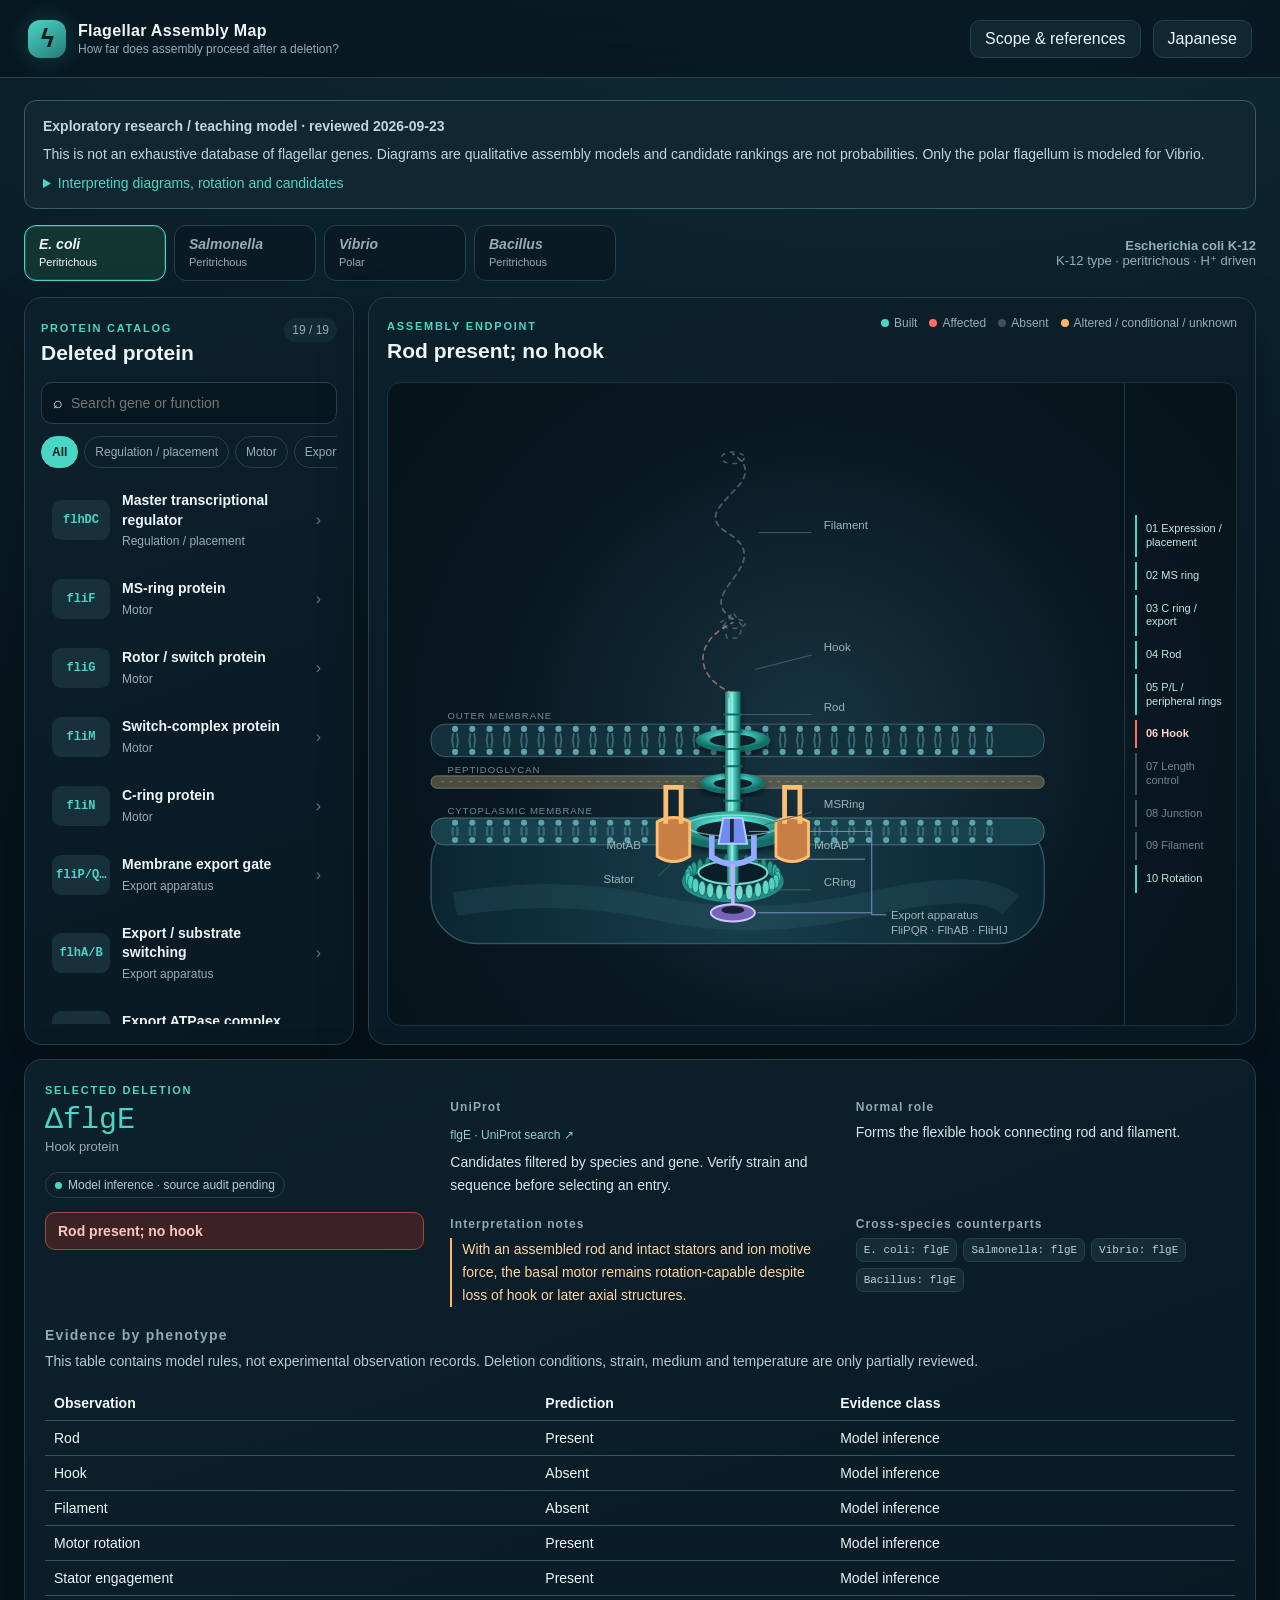
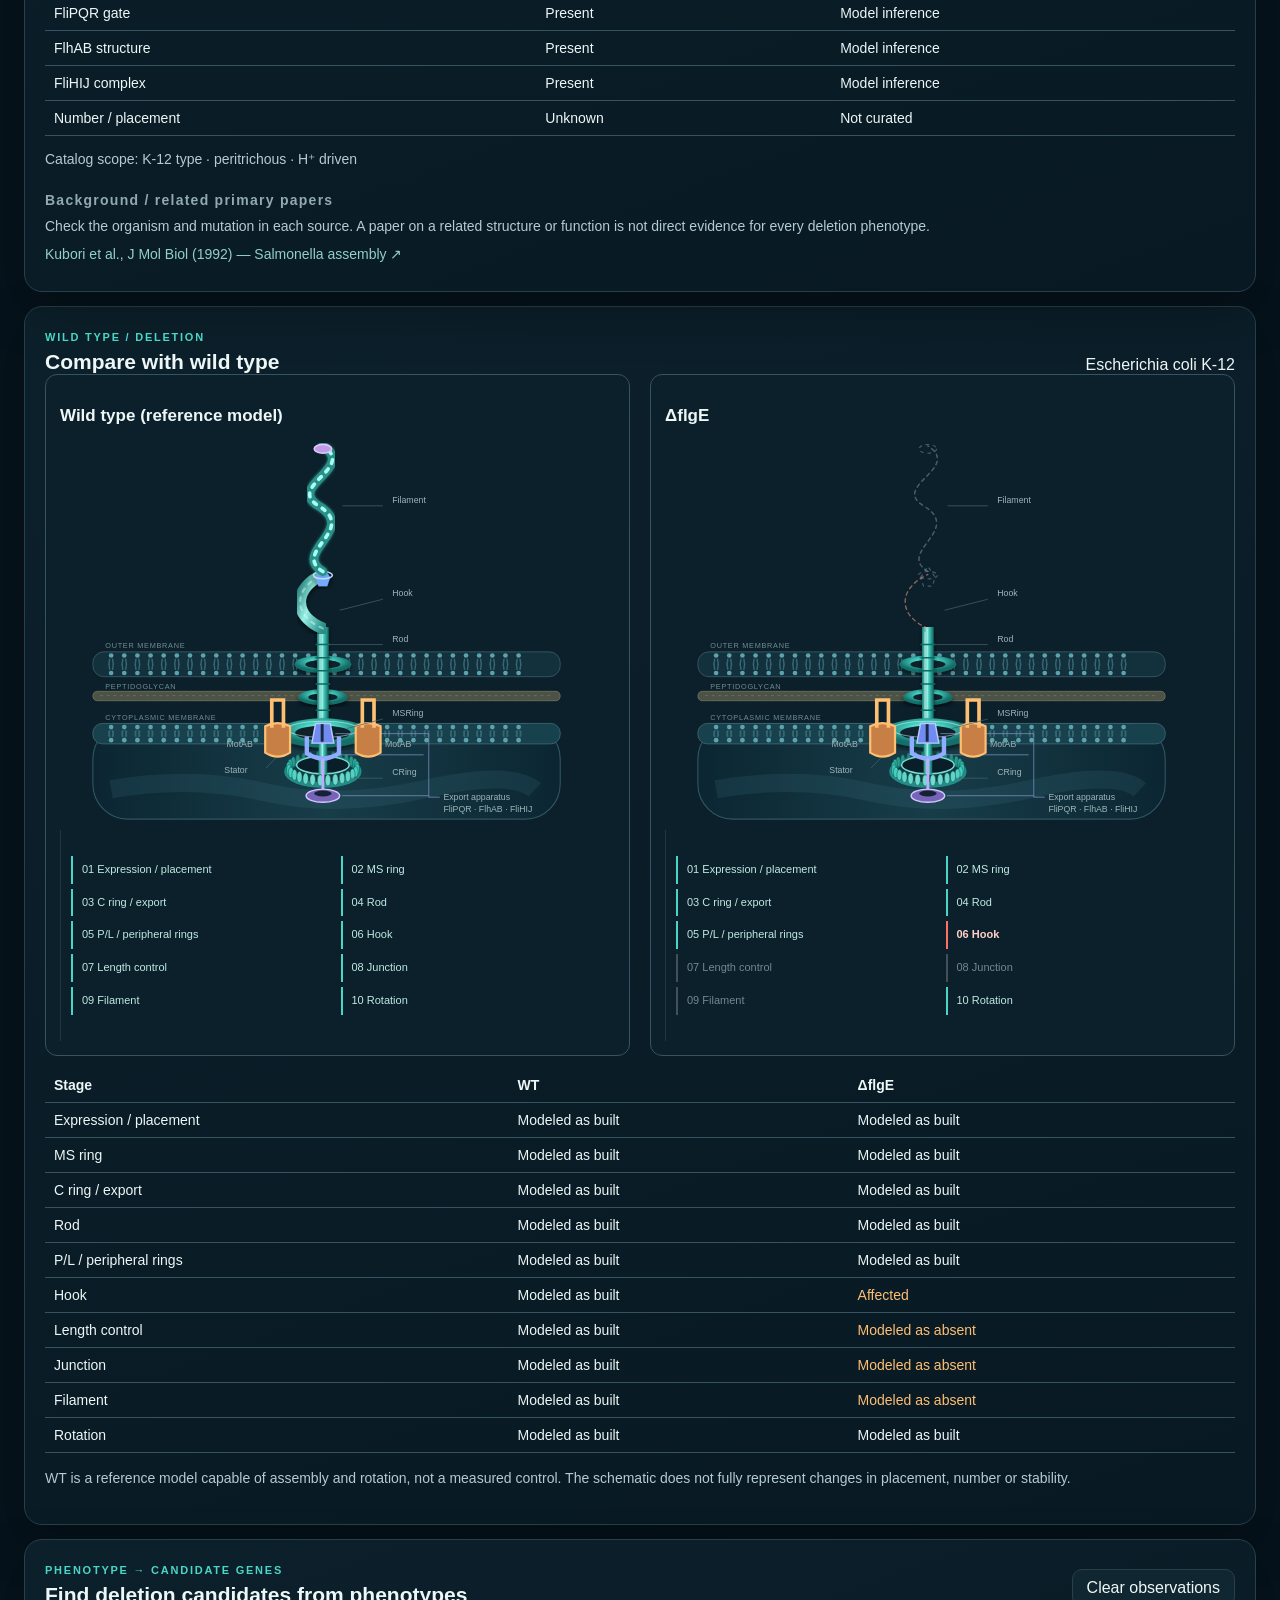
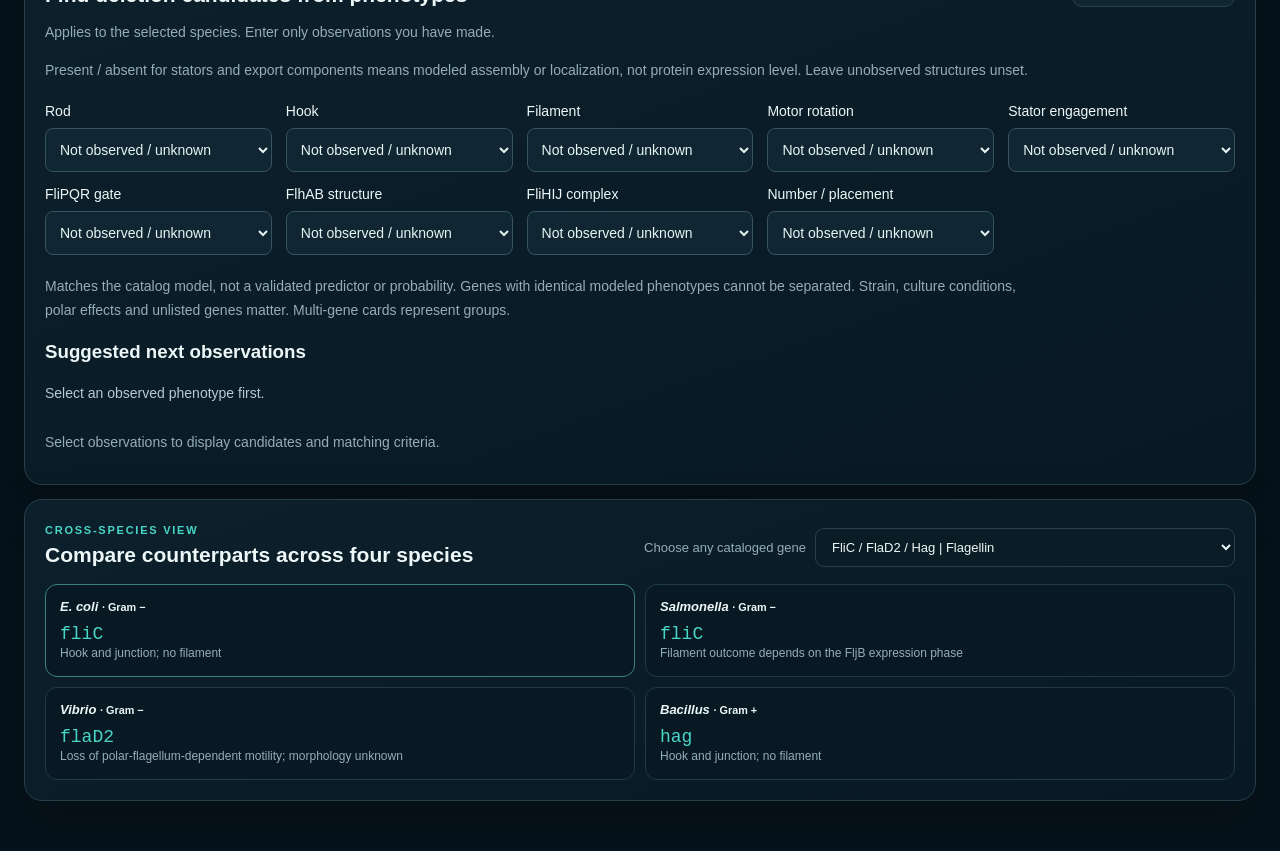
==== index.html @ c2df30c0 "Add files via upload" ====
<!doctype html>
<html lang="en">
<head>
  <meta charset="utf-8">
  <meta name="viewport" content="width=device-width, initial-scale=1">
  <meta name="description" content="Explore flagellar assembly, deletion phenotypes, wild-type comparisons and evidence across four bacterial species.">
  <meta name="theme-color" content="#07151f">
  <title>Flagellar Assembly Map</title>
  <link rel="icon" type="image/svg+xml" href="data:image/svg+xml,%3Csvg xmlns='http://www.w3.org/2000/svg' viewBox='0 0 64 64'%3E%3Crect width='64' height='64' rx='14' fill='%2307151f'/%3E%3Ccircle cx='25' cy='40' r='8' fill='none' stroke='%2347d7c5' stroke-width='5'/%3E%3Cpath d='M25 32V20c0-7 7-8 7-14M25 20c0-7-7-8-7-14' fill='none' stroke='%23ffb86b' stroke-width='4' stroke-linecap='round'/%3E%3C/svg%3E">
  <link rel="stylesheet" href="styles.css">
</head>
<body>
  <header class="topbar">
    <div class="brand">
      <span class="brand-mark" aria-hidden="true">ϟ</span>
      <div><strong>Flagellar Assembly Map</strong><span>欠損で、どこまで組み上がるか</span></div>
    </div>
    <button class="method-button" id="methodButton" type="button">判定基準・文献</button>
  </header>

  <main>
    <aside id="auditNotice" class="review-notice" aria-label="Scope"></aside>
    <section class="species-strip" aria-label="菌種を選択">
      <div class="species-tabs" id="speciesTabs"></div>
      <div class="strain-note" id="strainNote"></div>
    </section>

    <section class="workspace">
      <aside class="catalog-panel">
        <div class="catalog-head">
          <div>
            <span class="eyebrow">PROTEIN CATALOG</span>
            <h1>欠損タンパク質</h1>
          </div>
          <span class="count" id="resultCount"></span>
        </div>
        <label class="search-box">
          <span aria-hidden="true">⌕</span>
          <input id="proteinSearch" type="search" placeholder="遺伝子名・機能で検索" autocomplete="off">
        </label>
        <div class="filter-row" id="filterRow" aria-label="分類で絞り込み"></div>
        <div class="protein-list" id="proteinList" aria-label="タンパク質一覧"></div>
      </aside>

      <section class="visual-panel">
        <div class="visual-head">
          <div>
            <span class="eyebrow">ASSEMBLY ENDPOINT</span>
            <h2 id="endpointTitle">—</h2>
          </div>
          <div class="legend" aria-label="凡例">
            <span><i class="dot built"></i>構築される</span>
            <span><i class="dot affected"></i>欠損の影響点</span>
            <span><i class="dot absent"></i>形成されない</span>
            <span><i class="dot warn"></i><span id="uncertainLegend"></span></span>
          </div>
        </div>
        <div class="diagram-wrap">
          <svg id="flagellumDiagram" viewBox="0 0 760 530" role="img" aria-labelledby="diagramTitle diagramDesc">
            <title id="diagramTitle">べん毛構築停止段階</title>
            <desc id="diagramDesc">選択したタンパク質を欠損したときに構築される部分と形成されない部分を示す模式図</desc>
          </svg>
          <div class="stage-rail" id="stageRail" aria-label="構築段階"></div>
        </div>
      </section>

      <aside class="detail-panel" id="detailPanel" aria-live="polite"></aside>
    </section>

    <section class="compare-section"><div class="compare-head"><div><span class="eyebrow">WILD TYPE / DELETION</span><h2>野生型との並列比較</h2></div><span id="comparisonSpecies"></span></div><div class="wt-grid"><article><h3>野生型（基準モデル）</h3><svg id="wildtypeDiagram" viewBox="0 0 760 530" role="img"></svg><div id="wildtypeRail" class="stage-rail"></div></article><article><h3 id="mutantHeading"></h3><svg id="mutantDiagram" viewBox="0 0 760 530" role="img"></svg><div id="mutantRail" class="stage-rail"></div></article></div><div id="wildtypeDifferences" class="table-scroll"></div></section>
    <section class="compare-section phenotype-section">
      <div class="compare-head"><div><span class="eyebrow">PHENOTYPE → CANDIDATE GENES</span><h2>表現型から欠損候補を絞り込む</h2></div><button type="button" class="method-button" id="resetPhenotype">条件をクリア</button></div>
      <p>上で選択した菌種が対象です。観察できた項目だけを選んでください。</p>
      <p id="structuralObservationNote">固定子・輸送装置の「あり／なし」は模式図での組立・局在を示します。細胞内のタンパク質発現量とは異なります。観察できていなければ未観察のままにしてください。</p>
      <div id="phenotypeControls" class="phenotype-controls"></div>
      <p class="prediction-note">収載された構築モデルとの照合であり、検証済みの予測器・確率ではありません。同じ表現型を示す遺伝子は区別できず、株・培養条件・極性効果・未収載遺伝子も影響します。複数遺伝子のカードは群単位の候補です。</p>
      <h3>追加観察の提案</h3><div id="nextObservations"></div>
      <div id="phenotypeResults" class="phenotype-results" aria-live="polite"></div>
    </section>

    <section class="compare-section">
      <div class="compare-head">
        <div><span class="eyebrow">CROSS-SPECIES VIEW</span><h2>4菌種で対応関係を比較</h2></div>
        <div class="compare-control">
          <label for="compareGene">全収載遺伝子から比較</label>
          <select id="compareGene"></select>
        </div>
      </div>
      <div class="compare-grid" id="compareGrid"></div>
    </section>
  </main>

  <dialog id="methodDialog">
    <form method="dialog" class="dialog-card">
      <button class="close-button" aria-label="閉じる">×</button>
      <span class="eyebrow">SCOPE & EVIDENCE</span>
      <h2>判定基準と注意点</h2>
      <p>モデル予測と原著の実験結果を区別します。文献リンクは登録情報であり、各欠損の直接証拠を保証しません。</p><ul><li>原著の株・実験条件・図番号が未確認の項目は未照合と表示します。</li><li>追加観察は矛盾のない候補を対象に、既知の予測が異なる組合せ数で順位付けします。未知の結果は候補除外に使いません。</li><li>株、培地、発現量、極性効果で表現型が変わる場合があります。</li></ul>
      <button class="primary-button">閉じる</button>
    </form>
  </dialog>
  <script src="locale.js"></script><script src="research.js"></script><script src="audit.js"></script><script src="components.js"></script><script src="app.js"></script>
</body>
</html>
---- styles.css ----
:root{
  color-scheme:dark;--bg:#06131c;--panel:#0b1c27;--panel2:#0e2430;--line:#27404b;
  --text:#eef7f7;--muted:#94aeb5;--cyan:#49d6c7;--cyan2:#2aa99f;--amber:#ffb766;
  --red:#ff6f66;--ghost:#40515a;--blue:#72a7ff;--radius:18px;
  font-family:Inter,ui-sans-serif,-apple-system,BlinkMacSystemFont,"Segoe UI","Noto Sans JP",sans-serif
}
*{box-sizing:border-box}body{margin:0;background:radial-gradient(circle at 70% -20%,#123948 0,transparent 38%),var(--bg);color:var(--text);min-height:100vh}
button,input,select{font:inherit}.topbar{height:74px;border-bottom:1px solid var(--line);display:flex;align-items:center;justify-content:space-between;padding:0 28px;background:#071720df;backdrop-filter:blur(16px);position:sticky;top:0;z-index:10}
.brand{display:flex;align-items:center;gap:12px}.brand-mark{display:grid;place-items:center;width:38px;height:38px;border-radius:12px;background:linear-gradient(145deg,var(--cyan),#267b75);color:#03201f;font-size:24px;font-weight:900;box-shadow:0 0 24px #49d6c733}.brand div{display:flex;flex-direction:column}.brand strong{font-size:16px;letter-spacing:.02em}.brand span:last-child{font-size:12px;color:var(--muted);margin-top:2px}.method-button,.primary-button{border:1px solid var(--line);background:#102731;color:var(--text);border-radius:10px;padding:9px 14px;cursor:pointer}.method-button:hover,.primary-button:hover{border-color:var(--cyan)}
main{max-width:1600px;margin:auto;padding:22px 24px 48px}.species-strip{display:flex;align-items:center;justify-content:space-between;gap:16px;margin-bottom:16px}.species-tabs{display:flex;gap:8px;flex-wrap:wrap}.species-tab{border:1px solid var(--line);color:var(--muted);background:#091a24;padding:10px 14px;border-radius:12px;cursor:pointer;text-align:left;min-width:142px}.species-tab strong{display:block;color:inherit;font-size:14px}.species-tab small{font-size:11px}.species-tab.active{background:#123532;border-color:var(--cyan);color:var(--text);box-shadow:inset 0 0 0 1px #49d6c733}.strain-note{font-size:13px;color:var(--muted);text-align:right}
.workspace{display:grid;grid-template-columns:340px minmax(500px,1fr) 340px;gap:14px;align-items:stretch}.catalog-panel,.visual-panel,.detail-panel,.compare-section{background:linear-gradient(160deg,#0c202b,#081923);border:1px solid var(--line);border-radius:var(--radius);box-shadow:0 20px 50px #0004}.catalog-panel{height:748px;display:flex;flex-direction:column;padding:20px 16px;overflow:hidden}.catalog-head,.visual-head,.compare-head{display:flex;align-items:flex-start;justify-content:space-between;gap:12px}.catalog-head,.search-box,.filter-row{flex:0 0 auto}.eyebrow{font-size:11px;letter-spacing:.16em;color:var(--cyan);font-weight:800}.catalog-head h1,.visual-head h2,.compare-head h2{margin:5px 0 0;font-size:21px}.count{font-size:12px;color:var(--muted);background:#122b36;padding:5px 8px;border-radius:999px}.search-box{display:flex;align-items:center;gap:8px;border:1px solid var(--line);background:#071720;border-radius:11px;padding:0 11px;margin:17px 0 12px}.search-box:focus-within{border-color:var(--cyan)}.search-box input{width:100%;background:none;border:0;outline:0;color:var(--text);padding:12px 0;font-size:14px}.filter-row{display:flex;gap:6px;overflow-x:auto;overflow-y:hidden;min-height:43px;padding-bottom:11px}.filter-chip{white-space:nowrap;border:1px solid var(--line);background:transparent;color:var(--muted);border-radius:999px;padding:6px 10px;font-size:12px;cursor:pointer}.filter-chip.active{background:var(--cyan);border-color:var(--cyan);color:#04201e;font-weight:800}.protein-list{flex:1 1 auto;min-height:0;overflow-y:auto;overflow-x:hidden;padding-right:5px}.protein-card{width:100%;min-height:64px;border:1px solid transparent;background:transparent;color:var(--text);display:grid;grid-template-columns:58px 1fr auto;align-items:center;gap:12px;text-align:left;border-radius:13px;padding:11px 10px;cursor:pointer;margin-bottom:5px}.protein-card:hover{background:#112833}.protein-card.active{border-color:#3f8f89;background:linear-gradient(90deg,#143a38,#102b34)}.gene-badge{display:grid;place-items:center;min-height:40px;background:#17303b;border-radius:9px;font-family:ui-monospace,SFMono-Regular,Menlo,monospace;font-weight:800;color:var(--cyan);font-size:12px;padding:4px}.protein-card.active .gene-badge{background:var(--cyan);color:#05211f}.protein-name{font-size:14px;font-weight:650;line-height:1.4}.protein-stage{display:block;font-size:12px;color:var(--muted);margin-top:3px;line-height:1.35}.protein-arrow{color:#5f7880}
.visual-panel{height:748px;padding:18px;min-width:0}.visual-head{height:58px}.legend{display:flex;gap:12px;font-size:11px;color:var(--muted);flex-wrap:wrap;justify-content:flex-end}.legend span{display:flex;align-items:center;gap:5px}.dot{width:8px;height:8px;border-radius:50%;display:inline-block}.dot.built{background:var(--cyan)}.dot.affected{background:var(--red)}.dot.absent{background:var(--ghost)}.diagram-wrap{height:calc(100% - 58px);display:grid;grid-template-columns:minmax(0,1fr) 112px;gap:8px;background:radial-gradient(circle at 50% 55%,#173442 0,#081720 58%,#06131b 100%);border-radius:14px;border:1px solid #18323d;overflow:hidden}.diagram-wrap svg{width:100%;height:100%;overflow:visible}.stage-rail{border-left:1px solid #1d3843;padding:26px 10px;display:flex;flex-direction:column;justify-content:center;gap:5px}.stage-item{border-left:2px solid var(--ghost);padding:7px 0 7px 9px;font-size:11px;color:#718890;line-height:1.25}.stage-item.built{border-color:var(--cyan);color:#bfe9e4}.stage-item.affected{border-color:var(--red);color:#ffd0cb;font-weight:700}.stage-item.warn{border-color:var(--amber);color:#ffd9aa}.svg-label{font-size:12px;fill:#9db4ba}.component{transition:opacity .25s,filter .25s}.component.absent{opacity:.14;filter:saturate(.15)}.component.affected{filter:drop-shadow(0 0 7px #ff6f66);stroke:var(--red)!important}.component.warn{filter:drop-shadow(0 0 7px #ffb766);stroke:var(--amber)!important}.membrane-label{font-size:10px;fill:#718b94;letter-spacing:.1em}.molecular-surface{mix-blend-mode:screen}.rotor-spin{transform-box:fill-box;transform-origin:center;animation:rotor-ccw 1.25s linear infinite}.lipid-head{fill:#5da3af}.lipid-tail{stroke:#386572;stroke-width:2;stroke-linecap:round}.protein-highlight{fill:none;stroke:#dcffff;stroke-width:1.5;opacity:.5}@keyframes rotor-ccw{to{transform:rotate(-360deg)}}@media(prefers-reduced-motion:reduce){.rotor-spin{animation:none}}
.detail-panel{height:748px;padding:20px;overflow:auto}.detail-gene{font-family:ui-monospace,SFMono-Regular,Menlo,monospace;color:var(--cyan);font-size:30px;margin:5px 0 2px}.detail-name{font-size:13px;color:var(--muted);margin-bottom:18px}.endpoint-badge{border:1px solid #9d4a46;background:#3a2225;color:#ffc4bf;border-radius:10px;padding:10px 12px;font-weight:750;font-size:14px;margin:14px 0}.detail-panel h3{font-size:12px;color:#91aab1;letter-spacing:.09em;margin:20px 0 7px}.detail-panel p{font-size:14px;line-height:1.65;margin:0;color:#d8e6e8}.evidence{display:inline-flex;align-items:center;gap:6px;font-size:12px;color:#b9cbd0;border:1px solid var(--line);border-radius:999px;padding:5px 9px}.evidence i{width:7px;height:7px;border-radius:50%;background:var(--cyan)}.detail-source{display:block;color:#92cfc9;font-size:12px;line-height:1.45;margin:6px 0;text-decoration:none}.detail-source:hover{text-decoration:underline}.caution{border-left:2px solid var(--amber);padding-left:10px;color:#ffd4a3!important}.orthologs{display:flex;gap:6px;flex-wrap:wrap}.ortholog{font-family:ui-monospace,SFMono-Regular,Menlo,monospace;font-size:11px;background:#142c36;border:1px solid var(--line);border-radius:7px;padding:5px 7px;color:#bcd0d5}
.compare-section{margin-top:14px;padding:20px}.compare-head{align-items:end}.compare-control{display:flex;align-items:center;gap:9px;color:var(--muted);font-size:13px}.compare-control select{width:min(420px,52vw);background:#0a1c25;border:1px solid var(--line);color:var(--text);padding:10px 36px 10px 12px;border-radius:9px}.compare-grid{display:grid;grid-template-columns:repeat(4,1fr);gap:10px;margin-top:17px}.compare-card{background:#081923;border:1px solid #203b46;border-radius:12px;padding:14px}.compare-card.active-species{border-color:#3d817c}.compare-card h3{font-size:13px;margin:0 0 10px}.compare-card .compare-gene{font-family:ui-monospace,SFMono-Regular,Menlo,monospace;font-size:18px;color:var(--cyan)}.compare-card .mini-track{height:5px;background:#263943;border-radius:9px;margin:10px 0;overflow:hidden}.compare-card .mini-fill{height:100%;background:linear-gradient(90deg,var(--cyan2),var(--red));border-radius:9px}.compare-card p{font-size:12px;color:var(--muted);line-height:1.5;margin:0}.compare-missing{color:#60757d!important}
dialog{width:min(650px,calc(100% - 32px));border:1px solid var(--line);border-radius:18px;background:#0b202b;color:var(--text);padding:0;box-shadow:0 30px 90px #000b}dialog::backdrop{background:#001016c7;backdrop-filter:blur(5px)}.dialog-card{padding:26px;position:relative}.dialog-card h2{font-size:24px;margin:7px 0 14px}.dialog-card h3{font-size:14px;margin-top:22px}.dialog-card p,.dialog-card li{color:#c4d5d9;line-height:1.65;font-size:14px}.close-button{position:absolute;right:14px;top:12px;background:none;border:0;color:var(--muted);font-size:28px;cursor:pointer}.references{display:grid;gap:7px;margin-bottom:22px}.references a{color:#8ddbd2;text-decoration:none;font-size:13px}.references a:hover{text-decoration:underline}.primary-button{width:100%;background:var(--cyan);color:#03201e;border-color:var(--cyan);font-weight:800}
@media(max-width:1320px){.workspace{grid-template-columns:330px 1fr}.detail-panel{grid-column:1/-1;height:auto;min-height:300px;display:grid;grid-template-columns:1fr 1fr 1fr;gap:0 26px}.detail-main{grid-row:span 3}.compare-grid{grid-template-columns:repeat(2,1fr)}}
@media(max-width:760px){.topbar{padding:0 15px}.brand span:last-child{display:none}.method-button{font-size:12px;padding:8px}.species-strip{align-items:flex-start;flex-direction:column}.species-tabs{display:grid;grid-template-columns:1fr 1fr;width:100%}.species-tab{min-width:0}.strain-note{text-align:left}.workspace{display:block}.catalog-panel,.visual-panel,.detail-panel{height:auto;margin-bottom:12px}.catalog-panel{max-height:520px}.visual-panel{padding:14px}.visual-head{height:auto;display:block}.legend{justify-content:flex-start;margin:10px 0}.diagram-wrap{height:530px;grid-template-columns:1fr}.stage-rail{display:none}.detail-panel{display:block}.compare-head{display:block}.compare-control{margin-top:14px;align-items:flex-start;flex-direction:column}.compare-grid{grid-template-columns:1fr}main{padding:16px 12px 36px}}
:root{color-scheme:dark}
.phenotype-section>p{color:var(--muted);line-height:1.7;font-size:14px}.phenotype-controls{display:grid;grid-template-columns:repeat(5,minmax(0,1fr));gap:14px;margin:20px 0}.phenotype-controls label{display:flex;flex-direction:column;gap:9px;font-size:14px}.phenotype-controls select{width:100%;min-height:44px;background:#102632;color:#e6f5f4;border:1px solid #36535f;border-radius:8px;padding:10px;font:inherit}.phenotype-results{max-height:450px;overflow:auto;display:grid;gap:10px}.phenotype-results>p{font-size:14px;color:var(--muted)}.prediction-card{text-align:left;display:grid;grid-template-columns:minmax(120px,1fr) 2fr;gap:8px;padding:16px;border:1px solid #36535f;border-radius:10px;background:#102632;color:#e6f5f4;font:inherit;cursor:pointer}.prediction-card:hover,.prediction-card:focus-visible{border-color:#47d7c5}.prediction-card small{grid-column:1/-1;font-size:14px;line-height:1.5;color:#b4cbd1}.prediction-card span{font-size:14px}.uniprot-links{display:flex;flex-wrap:wrap;gap:8px 14px}.prediction-note{max-width:1000px}@media(max-width:900px){.phenotype-controls{grid-template-columns:repeat(2,minmax(0,1fr))}}@media(max-width:520px){.phenotype-controls,.prediction-card{grid-template-columns:1fr}.prediction-card span{grid-column:1}}
.topbar{flex-wrap:wrap;gap:12px}.brand{flex:1}.wt-grid{display:grid;grid-template-columns:repeat(2,minmax(0,1fr));gap:20px}.wt-grid article{min-width:0;background:#0b202a;border:1px solid #36535f;border-radius:12px;padding:14px}.wt-grid svg{display:block;width:100%;height:auto}.wt-grid h3{font-size:17px}.wt-grid .stage-rail{display:grid;grid-template-columns:repeat(2,minmax(0,1fr));width:auto}.table-scroll,.evidence-scroll{overflow-x:auto}table{width:100%;border-collapse:collapse;font-size:14px;margin:12px 0}th,td{text-align:left;padding:9px;border-bottom:1px solid #36535f;vertical-align:top}.difference td:last-child{color:#ffbf73}.table-scroll p,.evidence-audit p,#nextObservations p{font-size:14px;line-height:1.7;color:#b4cbd1}.evidence-audit small{display:block;color:#a0b6bf;font-size:12px}.next-card{border:1px solid #36535f;background:#102632;border-radius:10px;padding:16px;margin:12px 0}.next-card h3{margin:0}.next-card button{font:inherit;font-size:14px;background:#183c49;color:#dbf7f3;border:1px solid #3a6a73;border-radius:7px;padding:9px 13px;margin:6px 8px 8px 0;cursor:pointer}.next-card details{font-size:14px;color:#b4cbd1}.next-card summary{cursor:pointer}.detail-panel{min-width:0}.detail-panel .evidence-audit{max-width:100%}@media(max-width:760px){.wt-grid{grid-template-columns:1fr}}
.topbar{height:auto;min-height:78px;padding-top:12px;padding-bottom:12px}.evidence-audit h3{font-size:14px}.evidence-audit .detail-source{font-size:14px}@media(max-width:1320px){.detail-panel .evidence-audit{grid-column:1/-1}}
.review-notice{border:1px solid #385d66;border-radius:12px;padding:14px 18px;margin-bottom:16px;background:#102630;color:#c1d6dc;font-size:14px;line-height:1.6}.review-notice p{margin:6px 0}.review-notice summary{cursor:pointer;color:var(--cyan)}.dot.warn{background:var(--amber)}button:focus-visible,select:focus-visible,input:focus-visible,summary:focus-visible{outline:2px solid var(--cyan);outline-offset:3px}
.visual-panel{display:flex;flex-direction:column}.visual-head{height:auto;flex:0 0 auto;min-height:58px;margin-bottom:8px}.diagram-wrap{height:auto;flex:1 1 auto;min-height:0}.legend{font-size:12px}.review-notice{flex-shrink:0}@media(max-width:760px){.diagram-wrap{height:530px;flex:none}.visual-head{min-height:0}}
.component.absent,.component.deleted,.component.affected{opacity:.55;filter:none!important}.component.absent :is(path,ellipse,circle,line,rect),.component.deleted :is(path,ellipse,circle,line,rect),.component.affected :is(path,ellipse,circle,line,rect),path.component.absent{fill:none!important;stroke:#738d99!important;stroke-width:1.6!important;stroke-dasharray:5 5!important;filter:none!important}.component.deleted :is(path,ellipse,circle,line,rect),.component.affected :is(path,ellipse,circle,line,rect){stroke:#ff9a92!important}.component.deleted{opacity:.8}
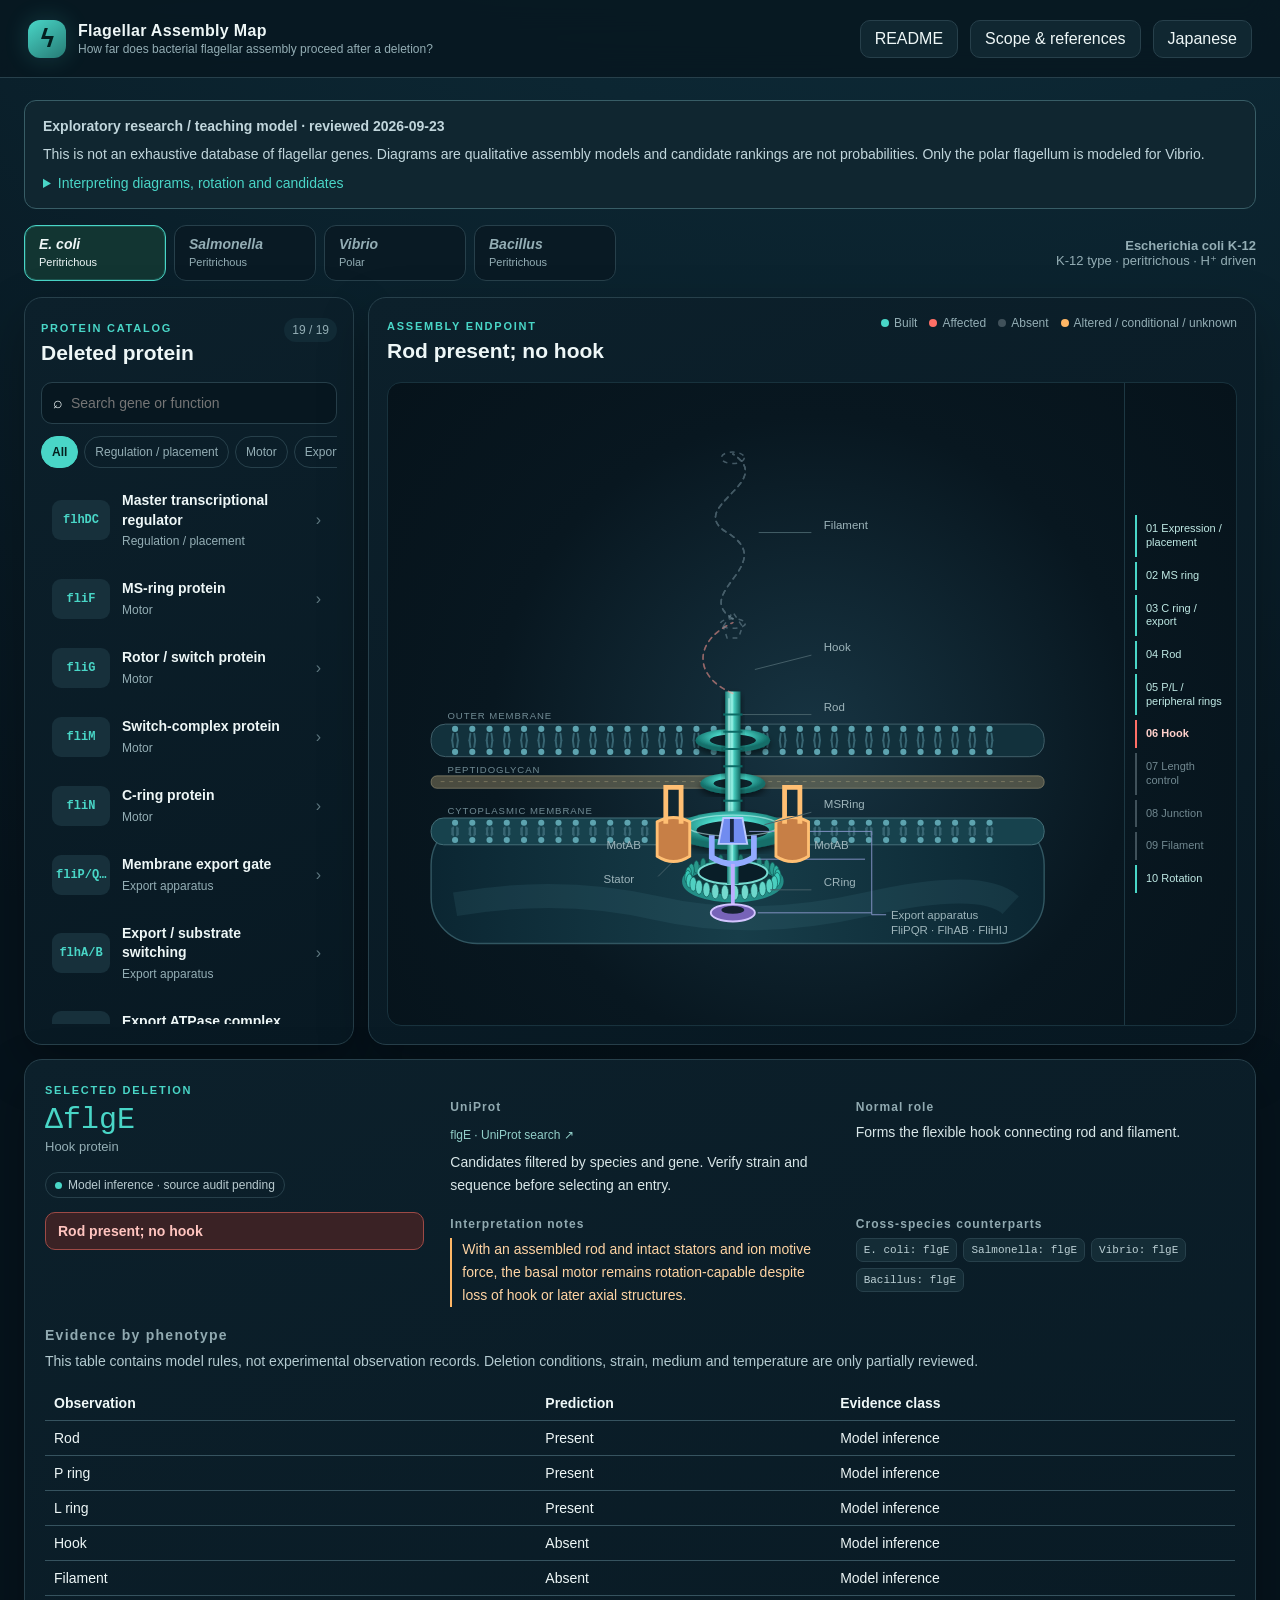
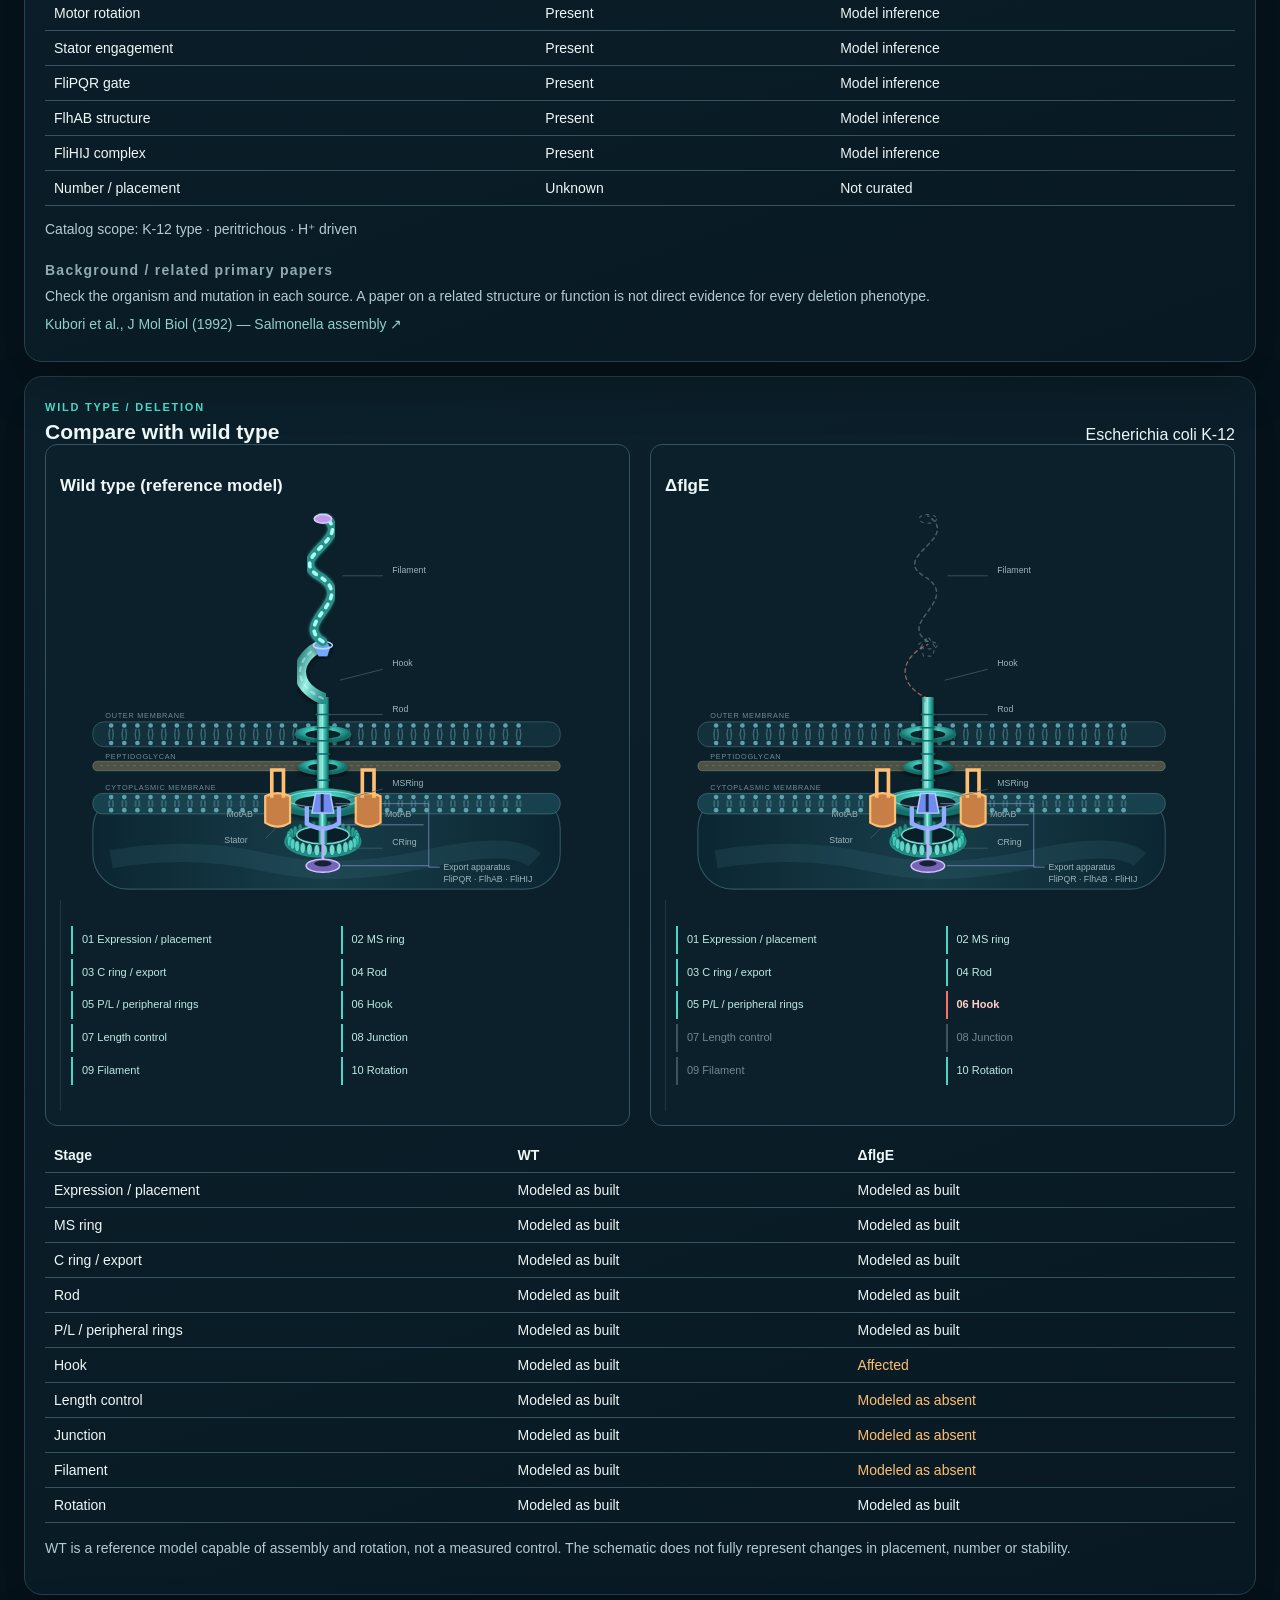
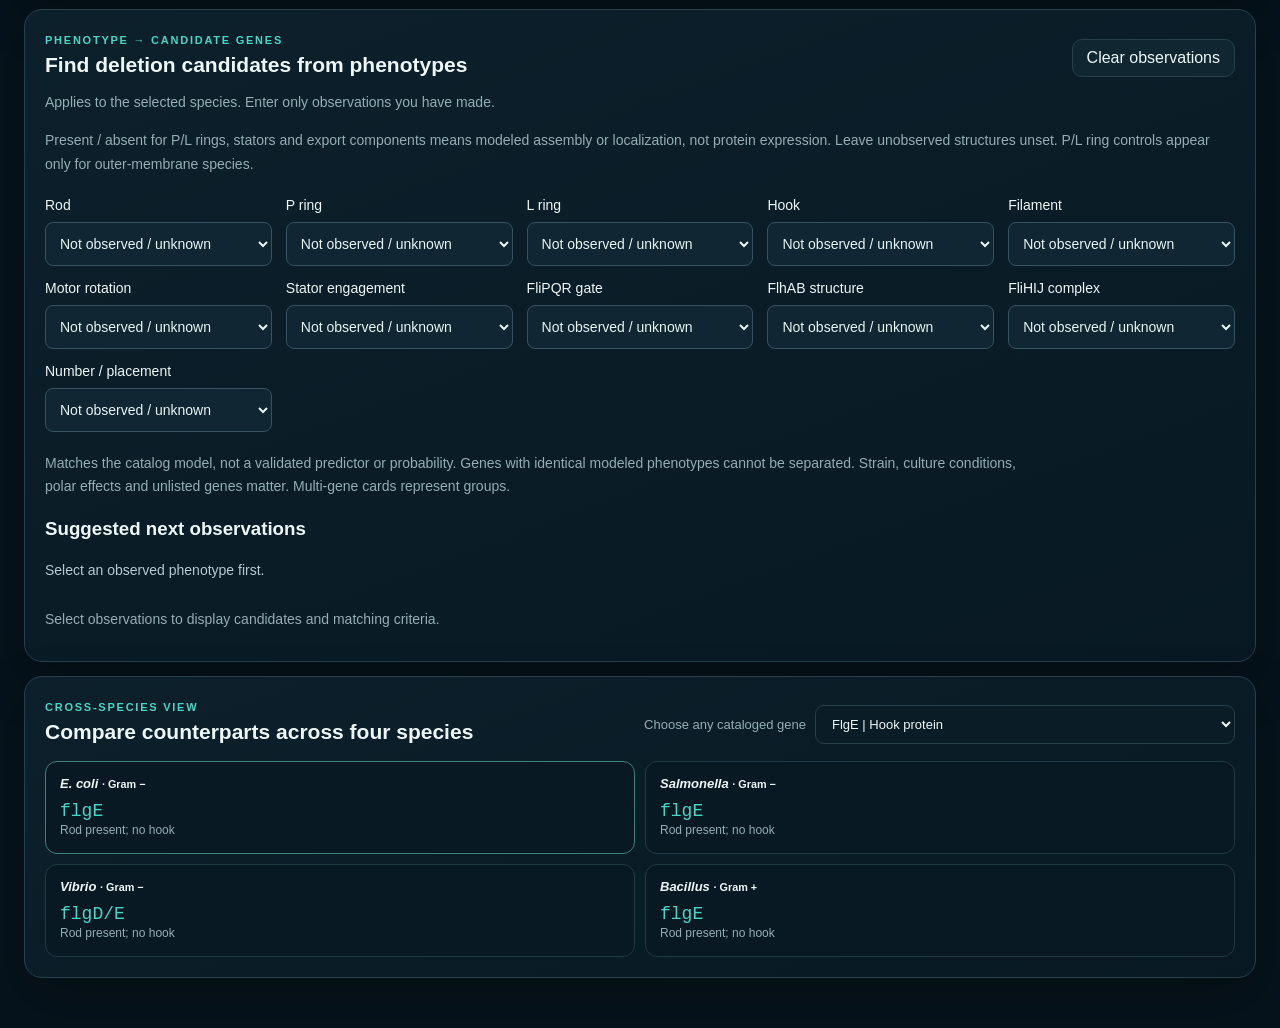
==== commit 11ae3245: "Add files via upload" ====
--- a/index.html
+++ b/index.html
@@ -5,7 +5,7 @@
   <meta name="viewport" content="width=device-width, initial-scale=1">
   <meta name="description" content="Explore flagellar assembly, deletion phenotypes, wild-type comparisons and evidence across four bacterial species.">
   <meta name="theme-color" content="#07151f">
-  <title>Flagellar Assembly Map</title>
+  <title>Flagellar Assembly Map — Bacterial Flagellar Assembly</title>
   <link rel="icon" type="image/svg+xml" href="data:image/svg+xml,%3Csvg xmlns='http://www.w3.org/2000/svg' viewBox='0 0 64 64'%3E%3Crect width='64' height='64' rx='14' fill='%2307151f'/%3E%3Ccircle cx='25' cy='40' r='8' fill='none' stroke='%2347d7c5' stroke-width='5'/%3E%3Cpath d='M25 32V20c0-7 7-8 7-14M25 20c0-7-7-8-7-14' fill='none' stroke='%23ffb86b' stroke-width='4' stroke-linecap='round'/%3E%3C/svg%3E">
   <link rel="stylesheet" href="styles.css">
 </head>
@@ -13,8 +13,9 @@
   <header class="topbar">
     <div class="brand">
       <span class="brand-mark" aria-hidden="true">ϟ</span>
-      <div><strong>Flagellar Assembly Map</strong><span>欠損で、どこまで組み上がるか</span></div>
+      <div><strong>Flagellar Assembly Map</strong><span>バクテリアべん毛は、欠損でどこまで組み上がるか</span></div>
     </div>
+    <a class="method-button readme-link" href="README.md" target="_blank" rel="noopener noreferrer">README</a>
     <button class="method-button" id="methodButton" type="button">判定基準・文献</button>
   </header>
 
@@ -57,8 +58,8 @@
         </div>
         <div class="diagram-wrap">
           <svg id="flagellumDiagram" viewBox="0 0 760 530" role="img" aria-labelledby="diagramTitle diagramDesc">
-            <title id="diagramTitle">べん毛構築停止段階</title>
-            <desc id="diagramDesc">選択したタンパク質を欠損したときに構築される部分と形成されない部分を示す模式図</desc>
+            <title id="diagramTitle">バクテリアべん毛の構築停止段階</title>
+            <desc id="diagramDesc">バクテリアべん毛のタンパク質を欠損したときに構築される部分と形成されない部分を示す模式図</desc>
           </svg>
           <div class="stage-rail" id="stageRail" aria-label="構築段階"></div>
         </div>
@@ -71,7 +72,7 @@
     <section class="compare-section phenotype-section">
       <div class="compare-head"><div><span class="eyebrow">PHENOTYPE → CANDIDATE GENES</span><h2>表現型から欠損候補を絞り込む</h2></div><button type="button" class="method-button" id="resetPhenotype">条件をクリア</button></div>
       <p>上で選択した菌種が対象です。観察できた項目だけを選んでください。</p>
-      <p id="structuralObservationNote">固定子・輸送装置の「あり／なし」は模式図での組立・局在を示します。細胞内のタンパク質発現量とは異なります。観察できていなければ未観察のままにしてください。</p>
+      <p id="structuralObservationNote">P/Lリング・固定子・輸送装置の「あり／なし」は模式図での組立・局在を示します。細胞内のタンパク質発現量とは異なります。観察できていなければ未観察のままにしてください。P/Lリングは外膜を持つ菌種のみ表示します。</p>
       <div id="phenotypeControls" class="phenotype-controls"></div>
       <p class="prediction-note">収載された構築モデルとの照合であり、検証済みの予測器・確率ではありません。同じ表現型を示す遺伝子は区別できず、株・培養条件・極性効果・未収載遺伝子も影響します。複数遺伝子のカードは群単位の候補です。</p>
       <h3>追加観察の提案</h3><div id="nextObservations"></div>
--- a/styles.css
+++ b/styles.css
@@ -22,3 +22,4 @@
 .review-notice{border:1px solid #385d66;border-radius:12px;padding:14px 18px;margin-bottom:16px;background:#102630;color:#c1d6dc;font-size:14px;line-height:1.6}.review-notice p{margin:6px 0}.review-notice summary{cursor:pointer;color:var(--cyan)}.dot.warn{background:var(--amber)}button:focus-visible,select:focus-visible,input:focus-visible,summary:focus-visible{outline:2px solid var(--cyan);outline-offset:3px}
 .visual-panel{display:flex;flex-direction:column}.visual-head{height:auto;flex:0 0 auto;min-height:58px;margin-bottom:8px}.diagram-wrap{height:auto;flex:1 1 auto;min-height:0}.legend{font-size:12px}.review-notice{flex-shrink:0}@media(max-width:760px){.diagram-wrap{height:530px;flex:none}.visual-head{min-height:0}}
 .component.absent,.component.deleted,.component.affected{opacity:.55;filter:none!important}.component.absent :is(path,ellipse,circle,line,rect),.component.deleted :is(path,ellipse,circle,line,rect),.component.affected :is(path,ellipse,circle,line,rect),path.component.absent{fill:none!important;stroke:#738d99!important;stroke-width:1.6!important;stroke-dasharray:5 5!important;filter:none!important}.component.deleted :is(path,ellipse,circle,line,rect),.component.affected :is(path,ellipse,circle,line,rect){stroke:#ff9a92!important}.component.deleted{opacity:.8}
+.readme-link{display:inline-flex;align-items:center;text-decoration:none;white-space:nowrap}.readme-link:hover{text-decoration:underline}.readme-link:focus-visible{outline:2px solid var(--cyan);outline-offset:3px}
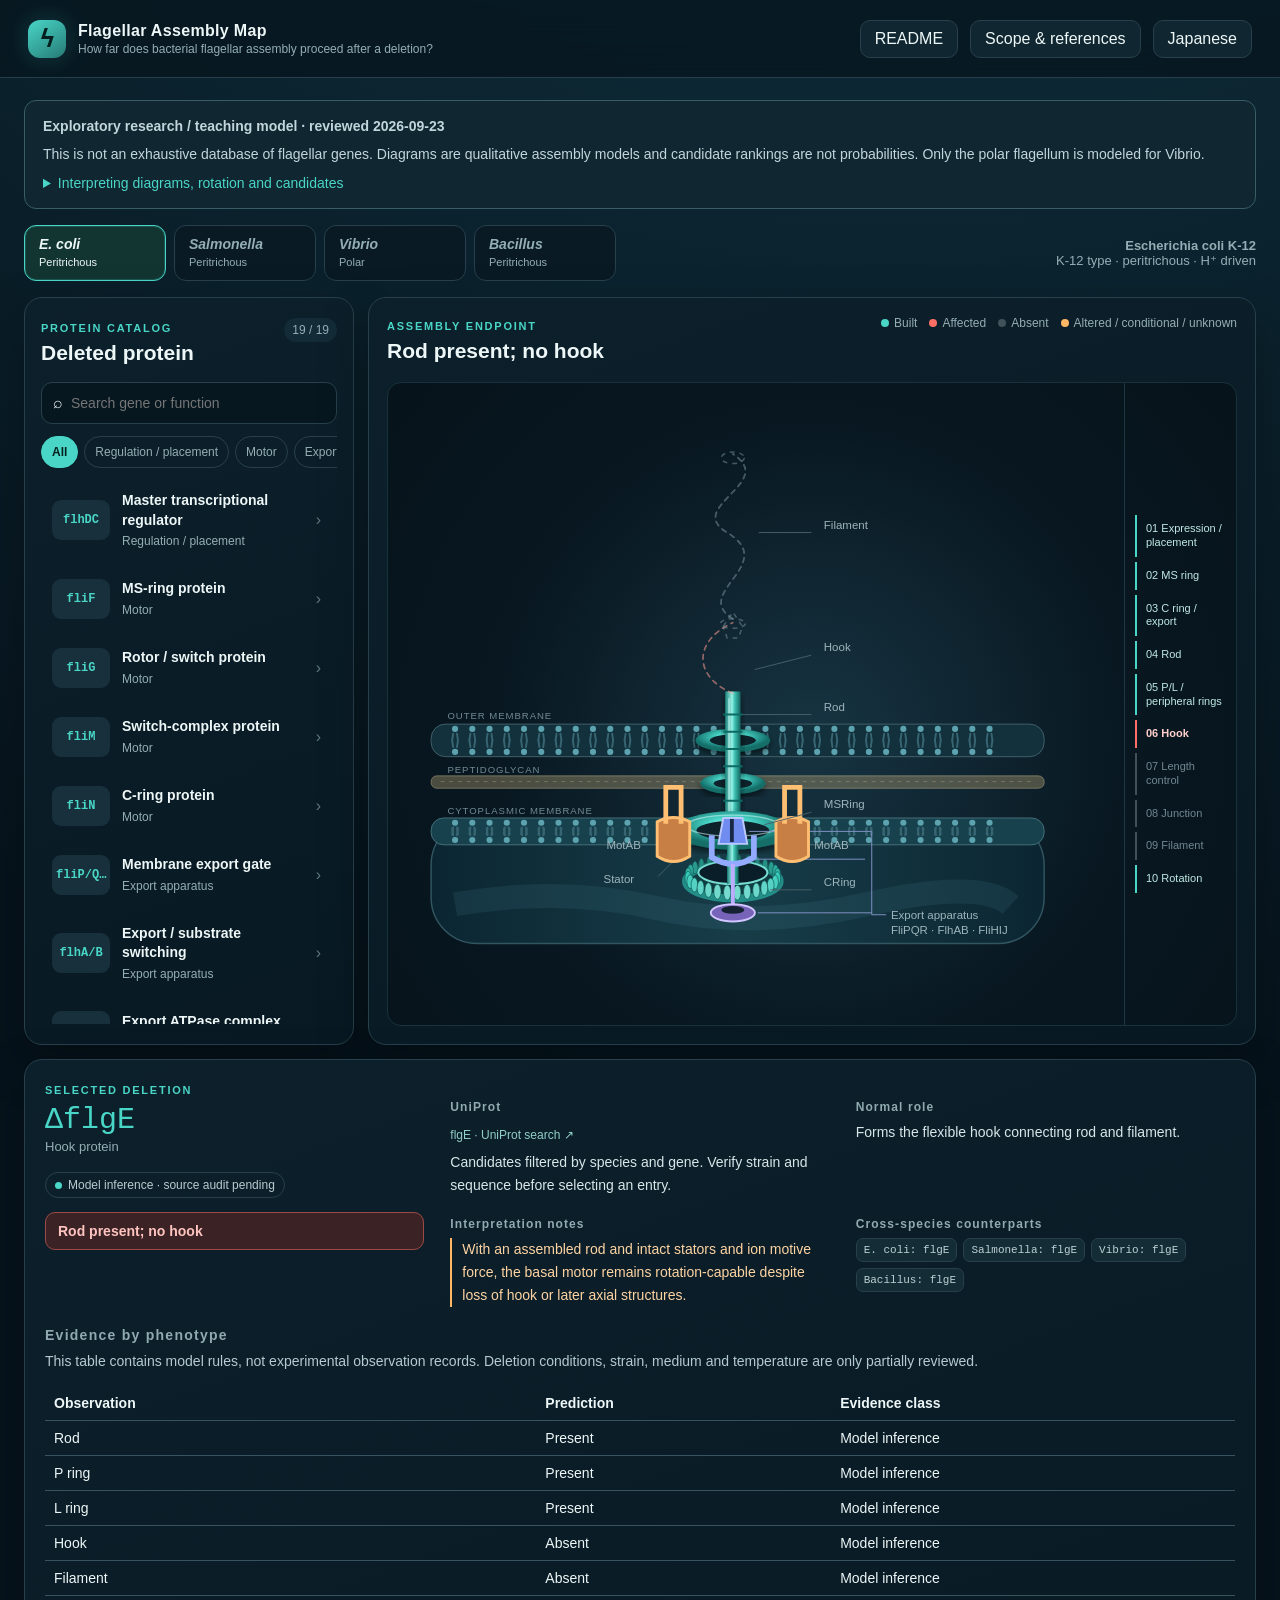
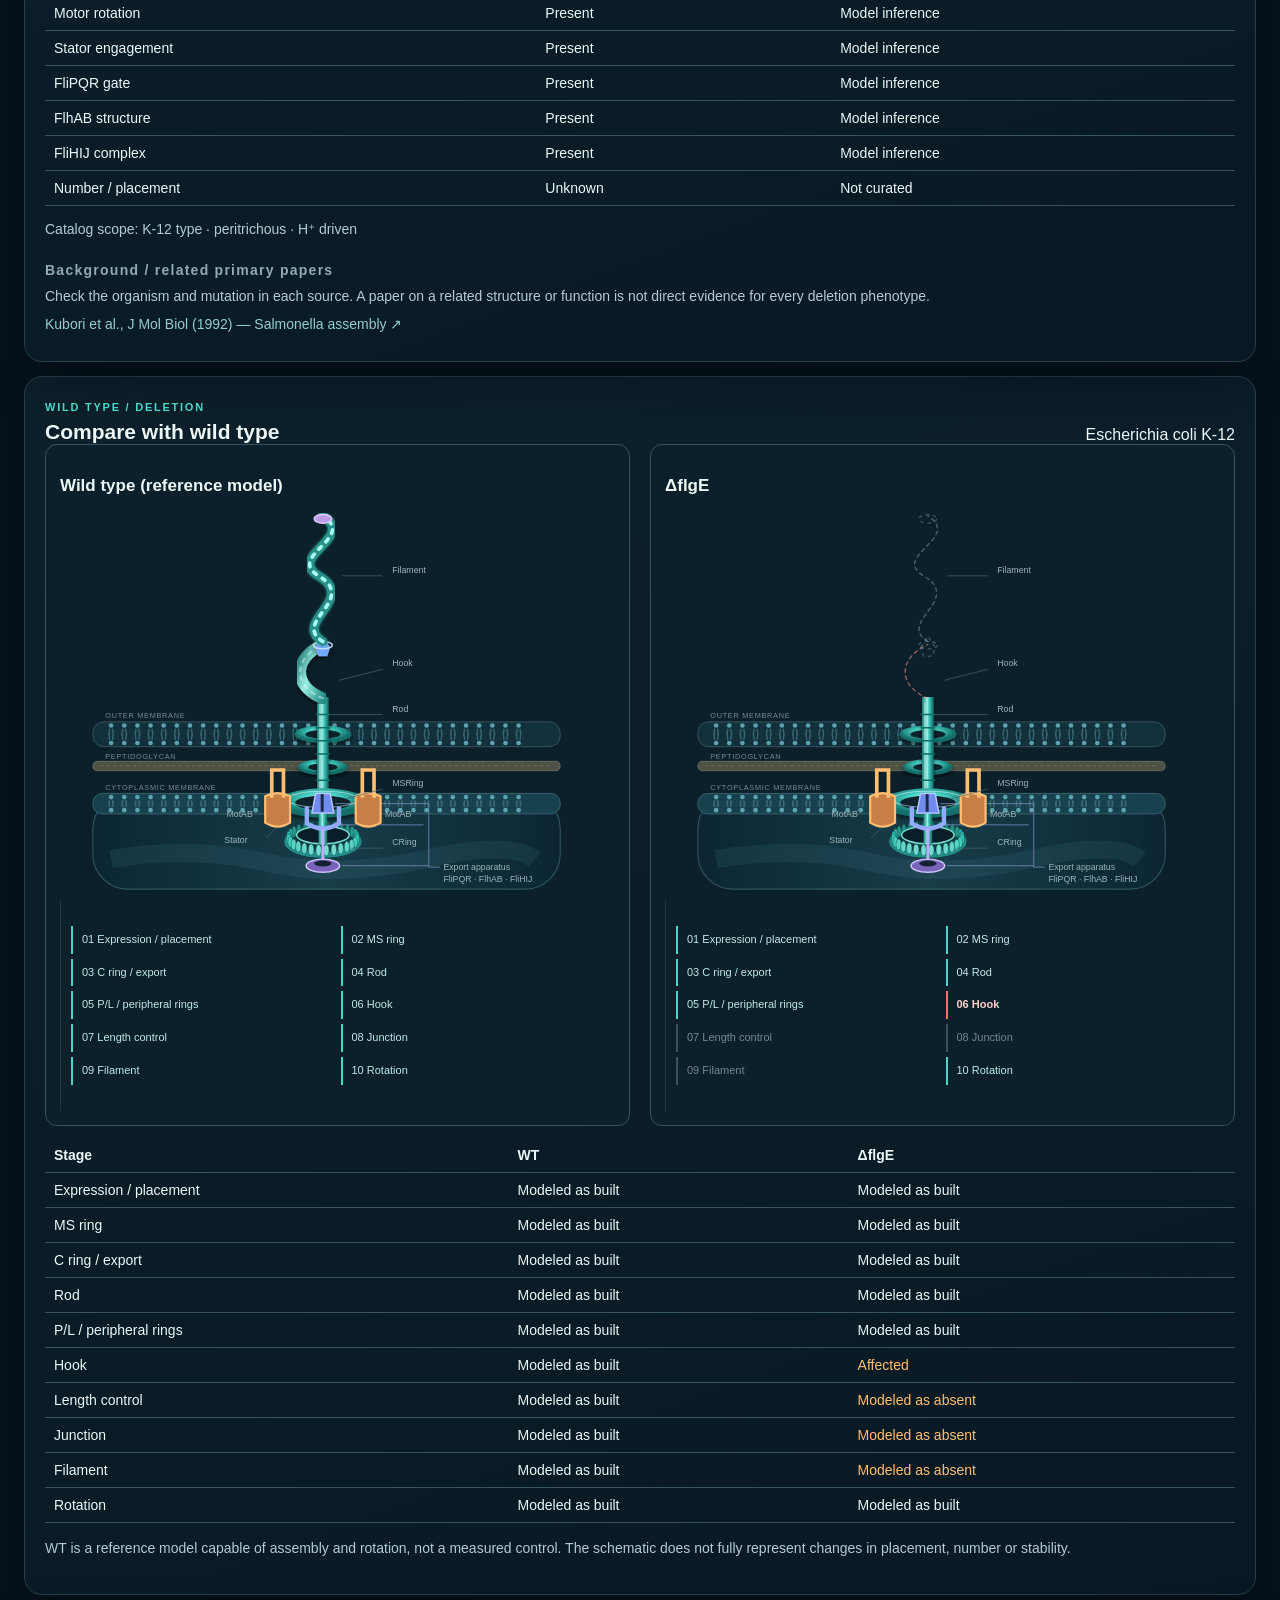
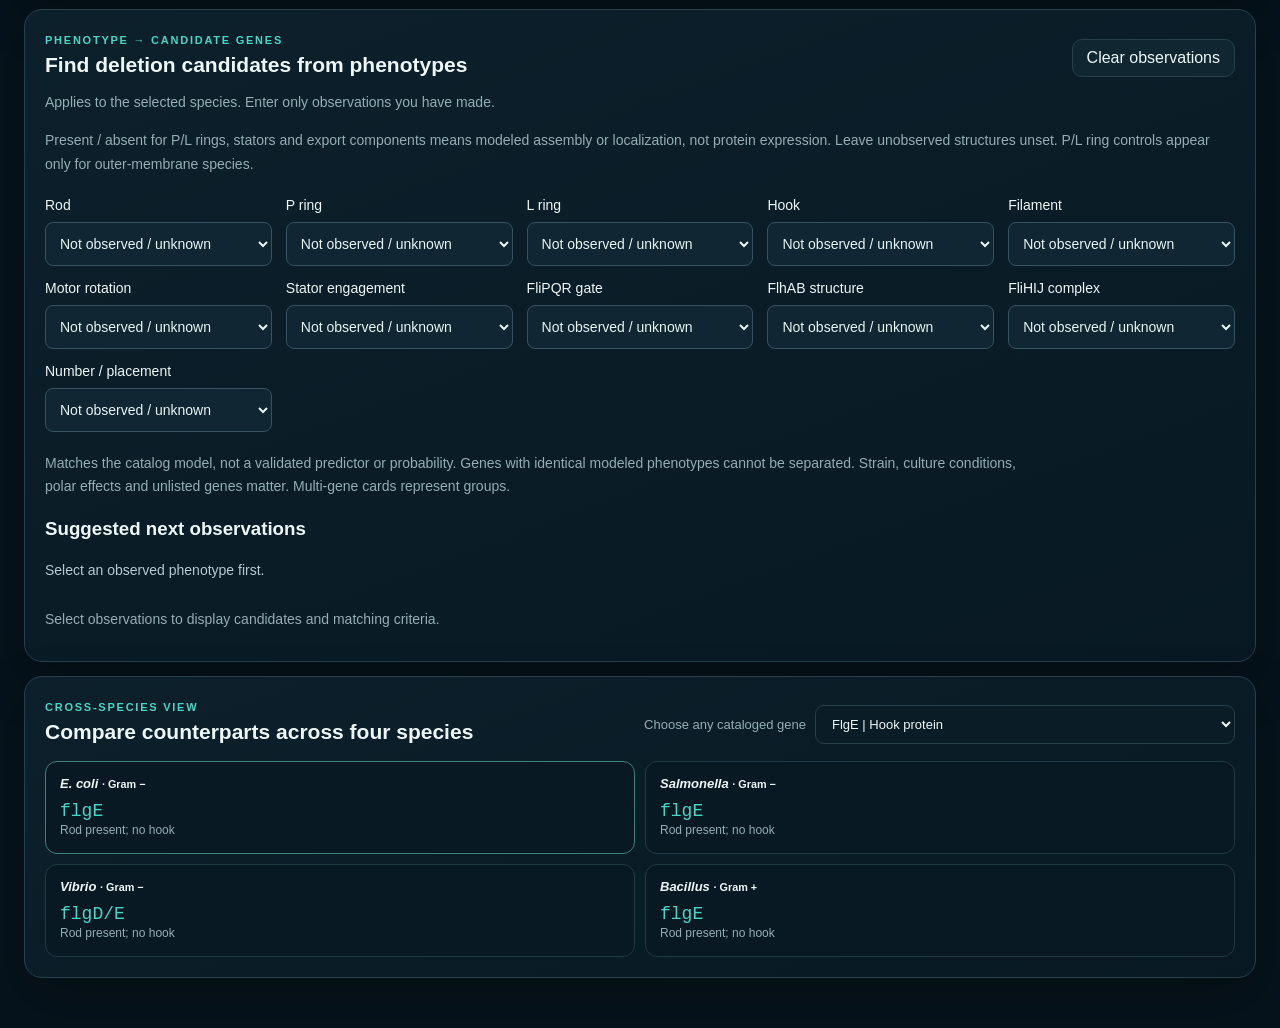
==== commit 4cba86c2: "Add files via upload" ====
--- a/index.html
+++ b/index.html
@@ -15,7 +15,7 @@
       <span class="brand-mark" aria-hidden="true">ϟ</span>
       <div><strong>Flagellar Assembly Map</strong><span>バクテリアべん毛は、欠損でどこまで組み上がるか</span></div>
     </div>
-    <a class="method-button readme-link" href="README.md" target="_blank" rel="noopener noreferrer">README</a>
+    <a class="method-button readme-link" href="README.html" target="_blank" rel="noopener noreferrer">README</a>
     <button class="method-button" id="methodButton" type="button">判定基準・文献</button>
   </header>
 
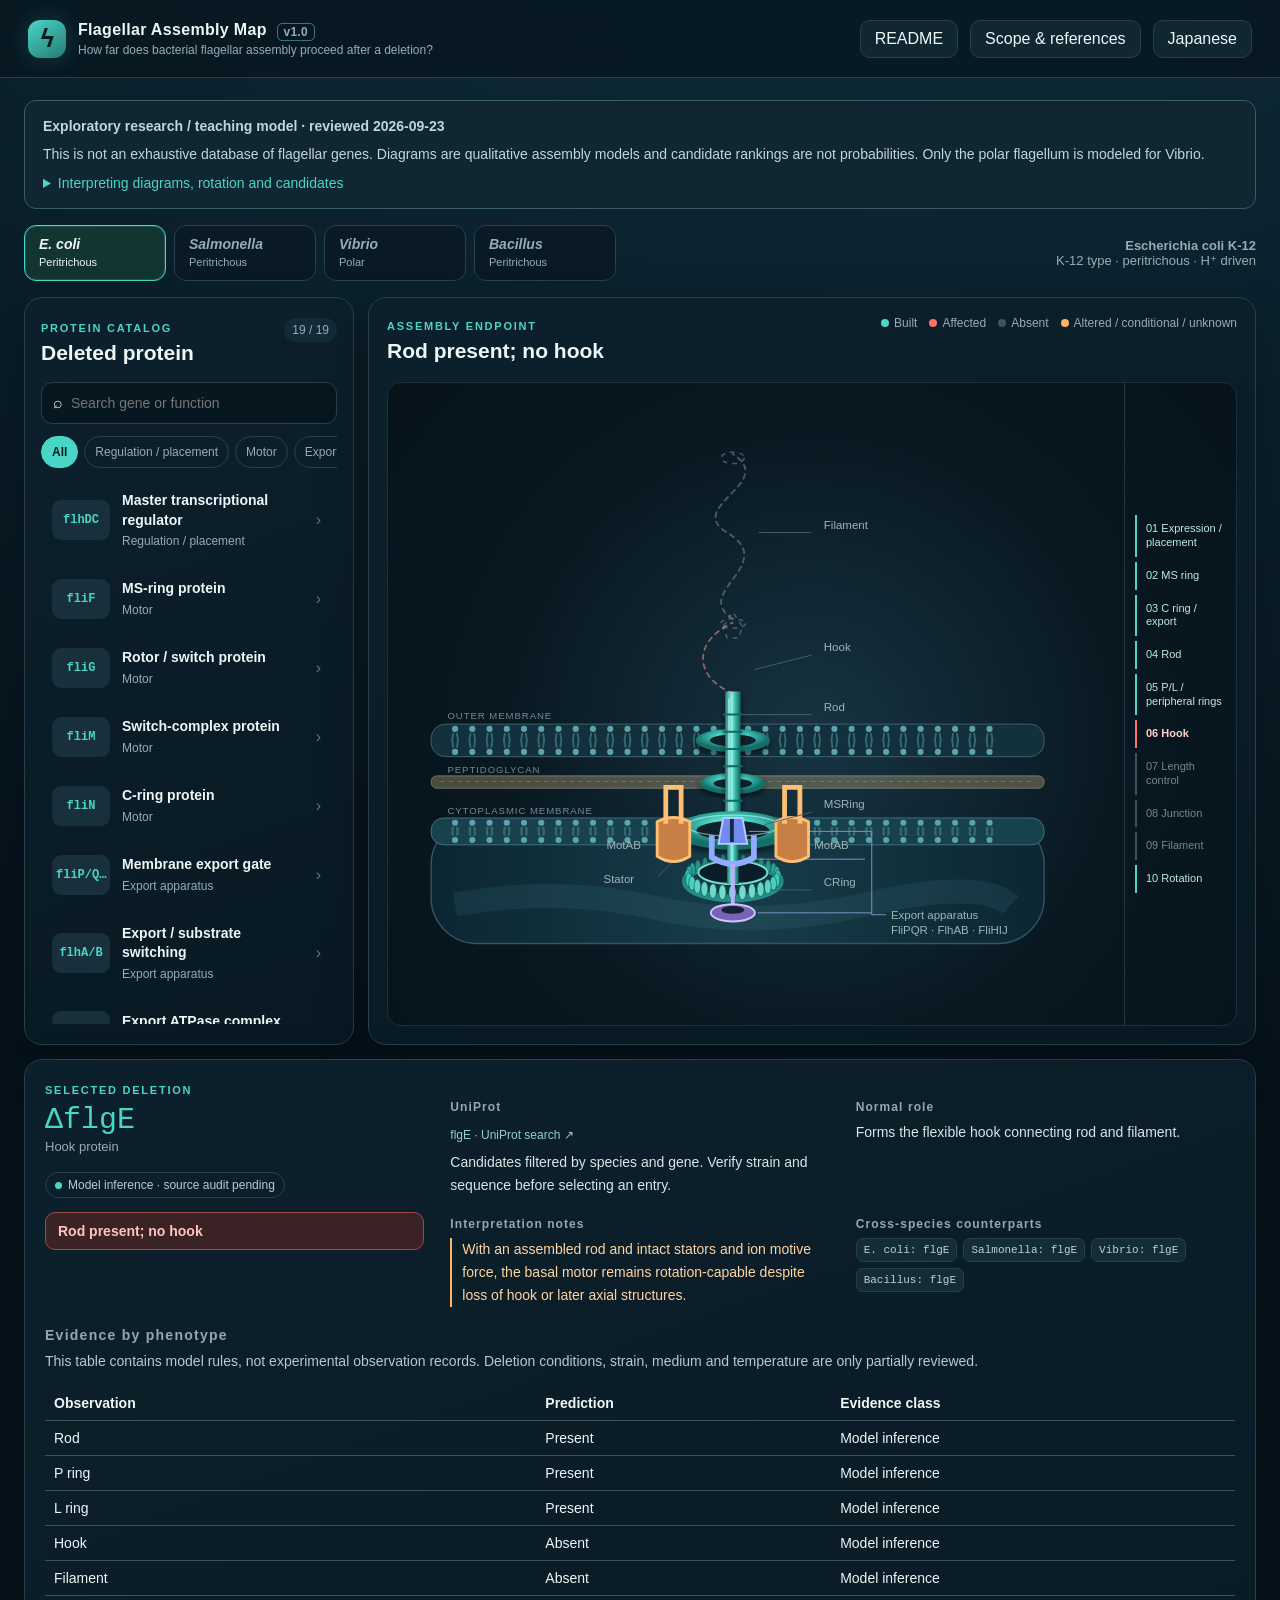
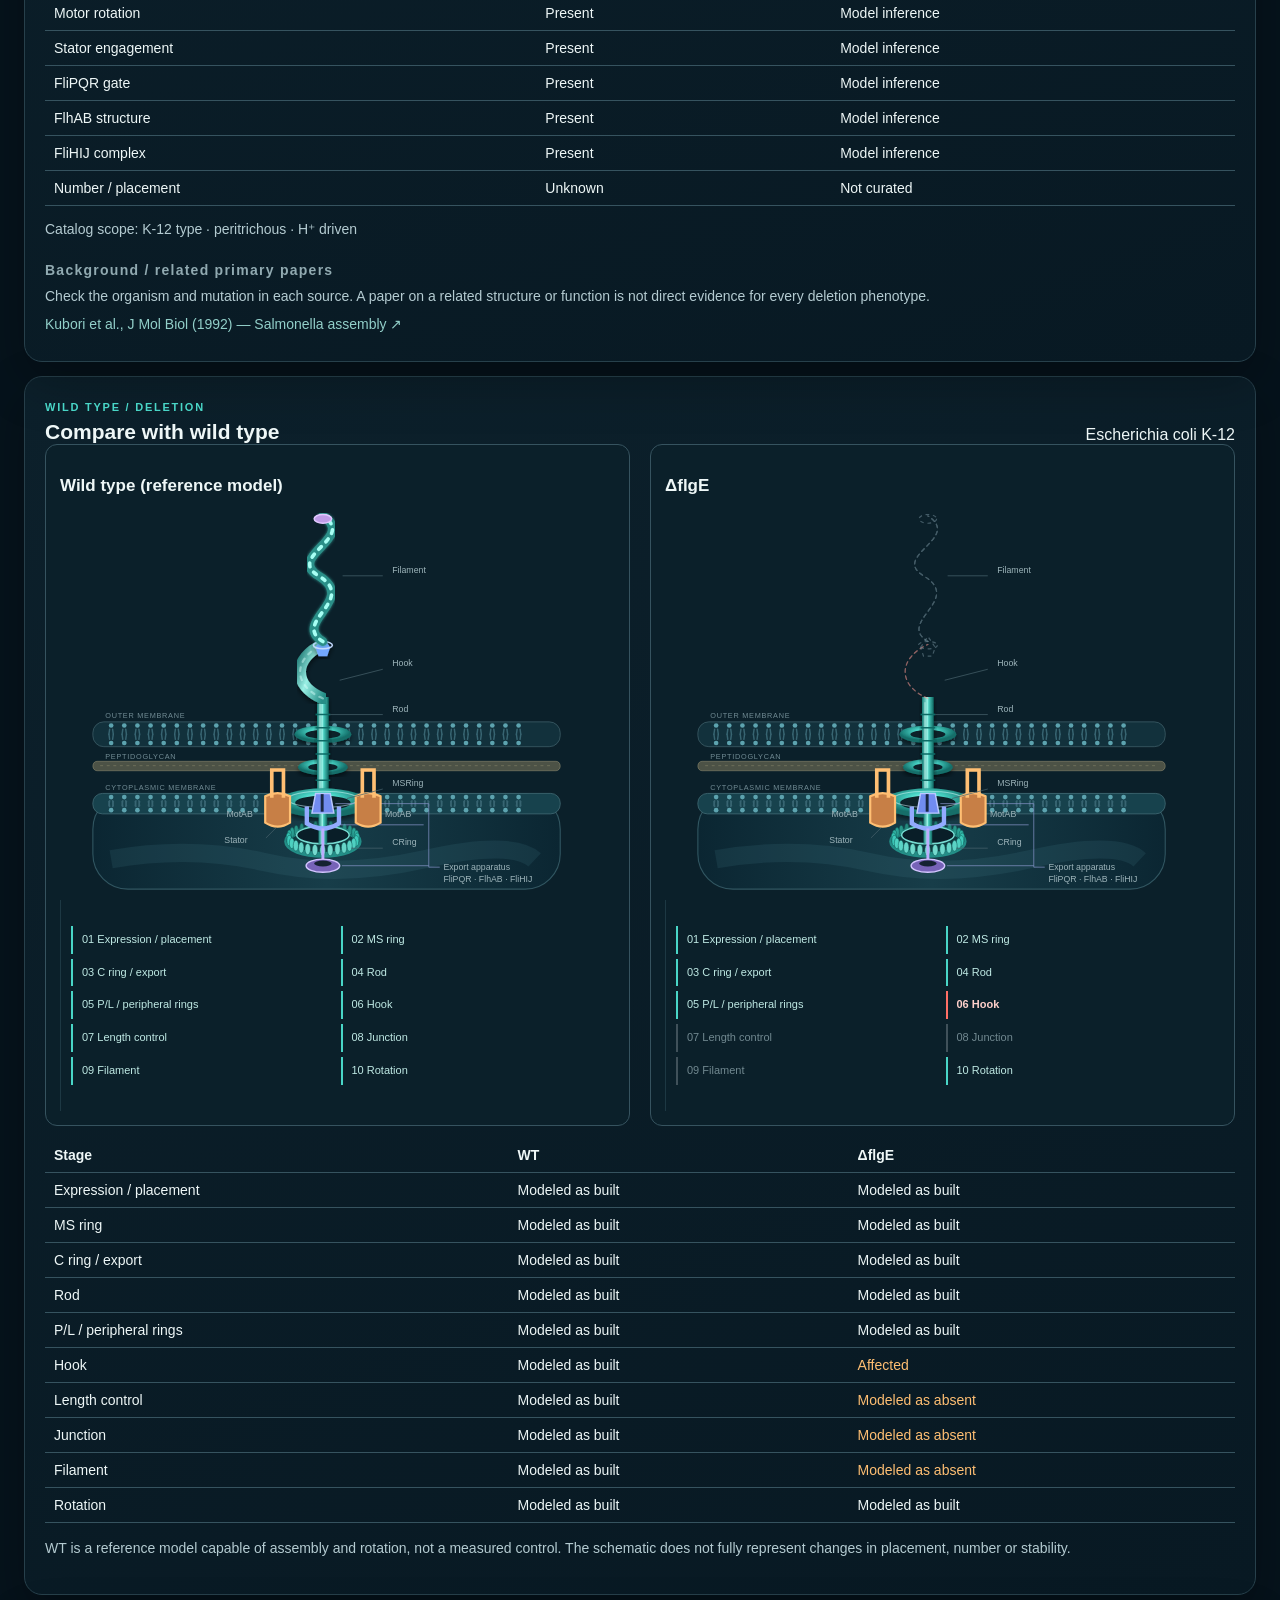
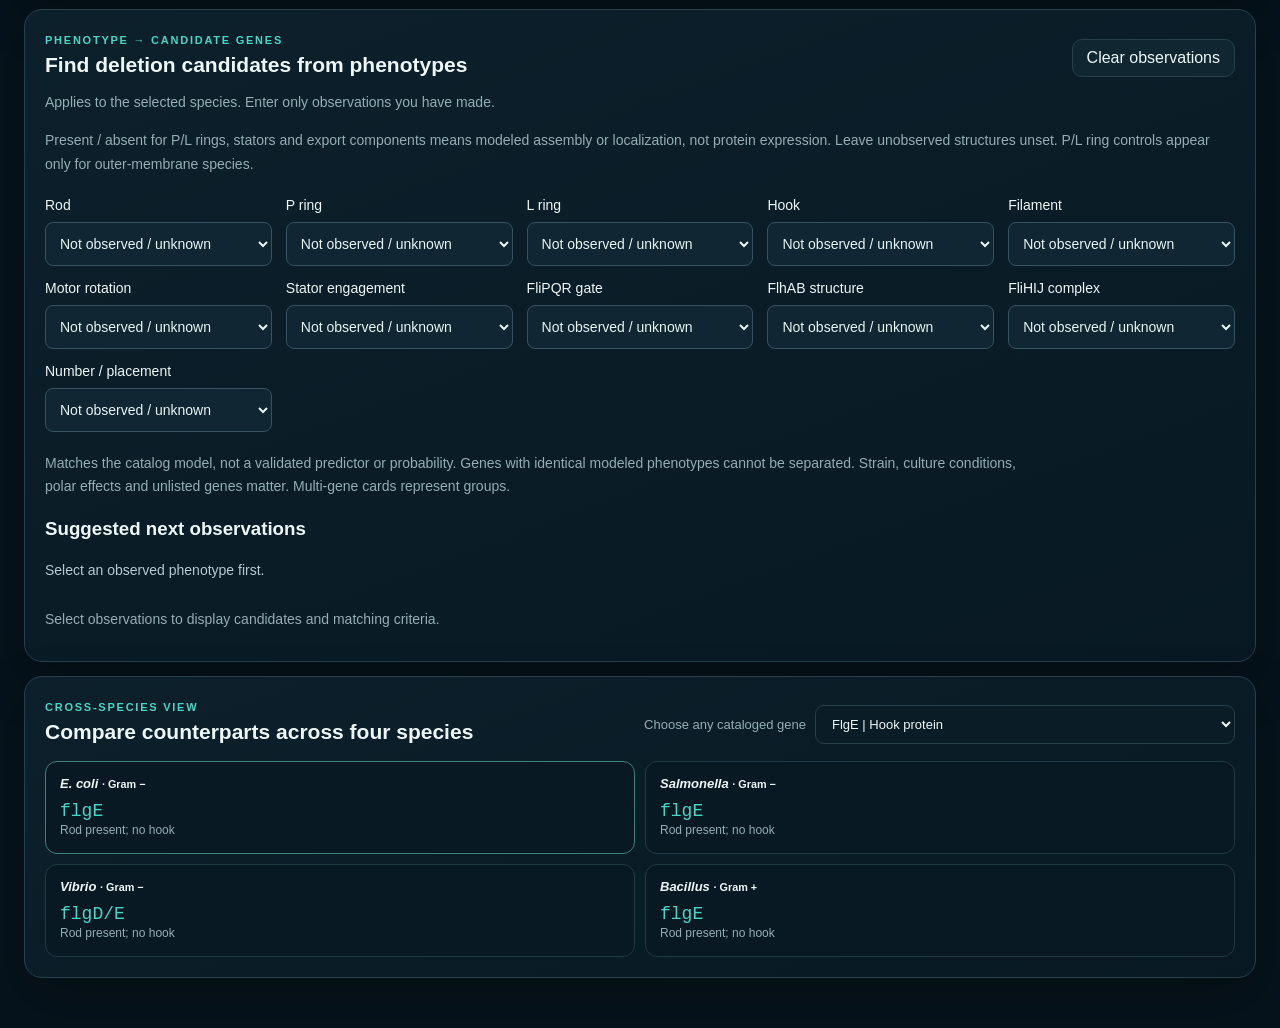
==== commit acdd8fa3: "Add files via upload" ====
--- a/index.html
+++ b/index.html
@@ -13,7 +13,7 @@
   <header class="topbar">
     <div class="brand">
       <span class="brand-mark" aria-hidden="true">ϟ</span>
-      <div><strong>Flagellar Assembly Map</strong><span>バクテリアべん毛は、欠損でどこまで組み上がるか</span></div>
+      <div><strong>Flagellar Assembly Map <span class="version-badge">v1.0</span></strong><span>バクテリアべん毛は、欠損でどこまで組み上がるか</span></div>
     </div>
     <a class="method-button readme-link" href="README.html" target="_blank" rel="noopener noreferrer">README</a>
     <button class="method-button" id="methodButton" type="button">判定基準・文献</button>
--- a/styles.css
+++ b/styles.css
@@ -23,3 +23,4 @@
 .visual-panel{display:flex;flex-direction:column}.visual-head{height:auto;flex:0 0 auto;min-height:58px;margin-bottom:8px}.diagram-wrap{height:auto;flex:1 1 auto;min-height:0}.legend{font-size:12px}.review-notice{flex-shrink:0}@media(max-width:760px){.diagram-wrap{height:530px;flex:none}.visual-head{min-height:0}}
 .component.absent,.component.deleted,.component.affected{opacity:.55;filter:none!important}.component.absent :is(path,ellipse,circle,line,rect),.component.deleted :is(path,ellipse,circle,line,rect),.component.affected :is(path,ellipse,circle,line,rect),path.component.absent{fill:none!important;stroke:#738d99!important;stroke-width:1.6!important;stroke-dasharray:5 5!important;filter:none!important}.component.deleted :is(path,ellipse,circle,line,rect),.component.affected :is(path,ellipse,circle,line,rect){stroke:#ff9a92!important}.component.deleted{opacity:.8}
 .readme-link{display:inline-flex;align-items:center;text-decoration:none;white-space:nowrap}.readme-link:hover{text-decoration:underline}.readme-link:focus-visible{outline:2px solid var(--cyan);outline-offset:3px}
+.brand .version-badge{display:inline-block;margin:0 0 0 5px;padding:1px 6px;border:1px solid #3d756f;border-radius:5px;color:#a9efe3;font-size:11px;font-weight:650;letter-spacing:.02em;vertical-align:middle}
